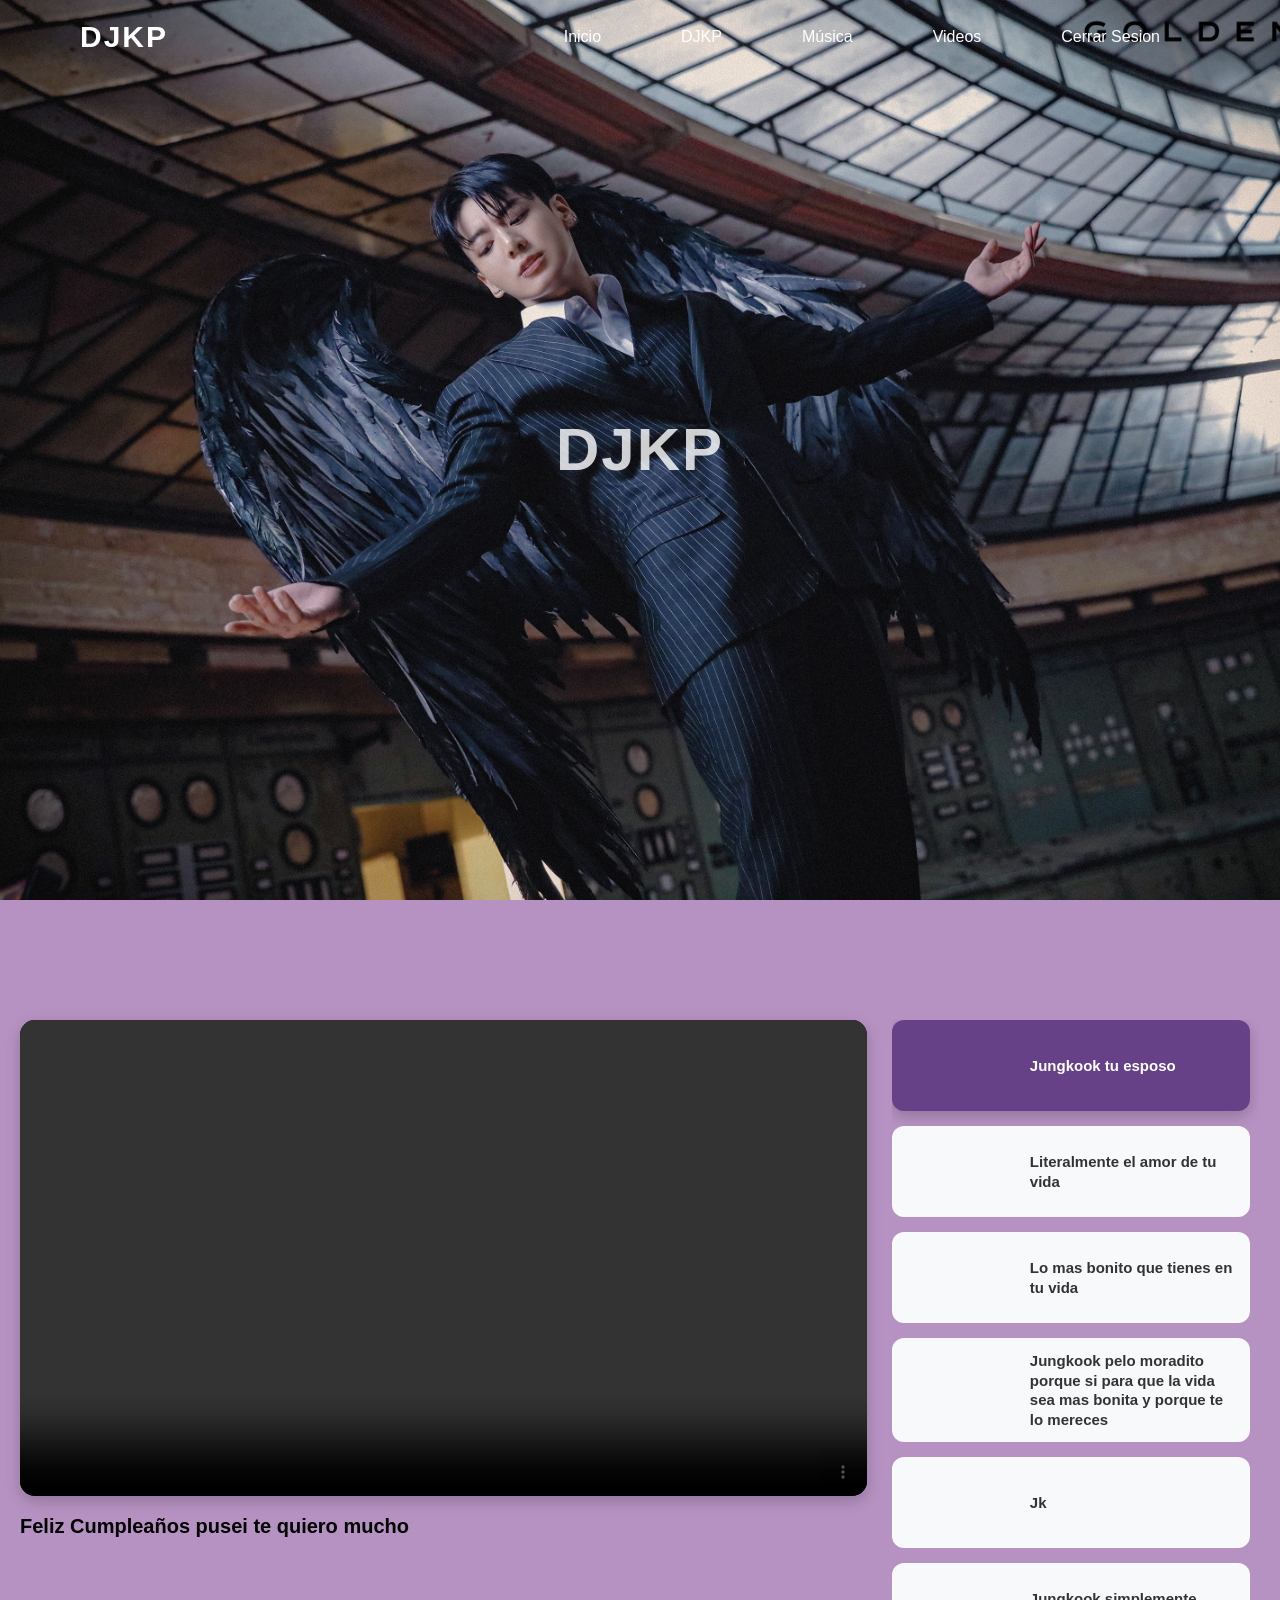
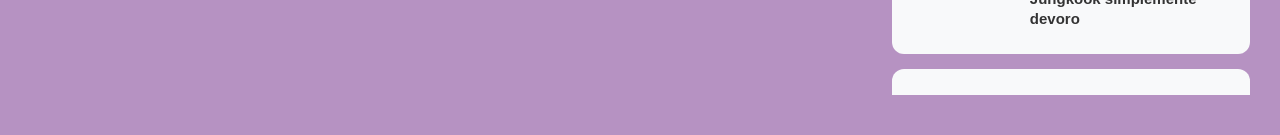
==== imageyvide.html @ 6820990c "Primer lanzamiento del proyecto DJKP" ====
<!DOCTYPE html>
<html lang="en">
<head>
  <meta charset="UTF-8">
  <meta http-equiv="X-UA-Compatible" content="IE=edge">
  <meta name="viewport" content="width=device-width, initial-scale=1.0">
  <title>DJKP :)</title>
  <link rel="stylesheet" href="https://cdnjs.cloudflare.com/ajax/libs/font-awesome/5.15.1/css/all.min.css">
  <link rel="stylesheet" href="jkjm.css">
   <link rel="icon" href="iconsyimagenes/jk2.ico">
</head>
<body>

   <header>
    <a href="#" class="brand">DJKP</a>
    <nav class="menu">
      <div class="btn">
        <i class="fas fa-times close-btn"></i>
      </div>
      <ul>
          <li><a href="index.html">Inicio</a></li> 
          <li><a href="vistauno.html">DJKP</a></li>
          <li><a href="musi.html">Música</a></li>
          <li><a href="imageyvide.html">Videos</a></li>
          <li><a href="index.html">Cerrar Sesion</a></li>
      </ul>
    </nav>
    <div class="btn">
      <i class="fas fa-bars menu-btn"></i>
    </div>
  </header>


  <section class="section-main">
    <h1>DJKP</h1>
  </section>

  <div class="container">
		<div class="main-video-container">
			<video src="iconsyimagenes/puseidi.mp4" loop controls class="main-video"></video>
			<h3 class="main-vid-title">Feliz Cumpleaños pusei te quiero mucho</h3>
		</div>
		<div class="video-list-container" id="videosList"></div>
	</div>

	<script src="jkjm.js"></script>

  <script type="text/javascript">
  //javascript for navigation bar effect on scroll
  window.addEventListener("scroll", function(){
    var header = document.querySelector("header");
    header.classList.toggle('down', window.scrollY > 0);

      //change logo
      var logo = document.querySelector(".brand img");
      if (window.scrollY>0) {
          logo.setAttribute('src', 'image/white.png');
      }else{
          logo.setAttribute('src', 'image/blue.png');
      }

  });

  //javascript for responsive navigation sidebar menu
  var menu = document.querySelector('.menu');
  var menuBtn = document.querySelector('.menu-btn');
  var closeBtn = document.querySelector('.close-btn');

  menuBtn.addEventListener("click", () => {
    menu.classList.add('active');
  });

  closeBtn.addEventListener("click", () => {
    menu.classList.remove('active');
  });
  </script>
</body>
</html>
---- jkjm.css ----
/* 1. CONFIGURACIÓN GLOBAL */
*{
  margin: 0;
  padding: 0;
  box-sizing: border-box;
  /* Eliminado capitalize global para que los títulos se vean naturales */
  text-transform: none; 
}

body{
  min-height: 100vh;
  background: #B692C2;
  font-family: "Montserrat", sans-serif;
  font-optical-sizing: auto;
  font-style: normal;
}

/* 2. HEADER Y NAVEGACIÓN */
header{
  z-index: 999;
  position: fixed;
  top: 0;
  left: 0;
  width: 100%;
  display: flex;
  justify-content: space-between;
  align-items: center;
  padding: 20px 80px;
  transition: 0.6s;
}

header.down{
  background: #674188;
  padding: 15px 80px;
}

header .brand{
  color: #fff;
  font-size: 30px;
  font-weight: 700;
  text-transform: uppercase;
  text-decoration: none;
  letter-spacing: 2px;
}

header .menu{
  position: relative;
  display: flex;
  align-items: center;
  justify-content: center;
}

header .menu ul{
  display: flex;
  justify-content: center;
  align-items: center;
  list-style: none;
}

header .menu a{
  color: white;
  font-size: 16px;
  font-weight: 500;
  text-decoration: none;
  margin: 0 30px;
  padding: 0 10px;
  border-radius: 20px;
  transition: 0.3s;
}

header .menu a:hover{
  background: #B692C2;
}

header .btn{
  color: #fff;
  font-size: 25px;
  cursor: pointer;
  display: none;
}

/* 3. SECCIÓN HERO (PORTADA) */
.section-main{
  position: relative;
  width: 100%;
  min-height: 100vh;
  background: url(iconsyimagenes/alasjun.jpg) no-repeat;
  background-size: cover;
  background-position: center;
  display: flex;
  justify-content: center;
  align-items: center;
  padding: 20px 80px;
}

.section-main h1{
  color: rgba(255, 255, 255, 0.8);
  font-size: 60px;
  font-weight: 800;
  text-transform: uppercase;
  letter-spacing: 2px;
  line-height: 80px;
  text-align: center;
}

/* 4. REPRODUCTOR DE VIDEO (GRID) */
.container {
    max-width: 1300px;
    margin: 120px auto 40px; 
    display: grid;
    grid-template-columns: 2.3fr 1fr; /* Video grande, lista pequeña */
    gap: 25px;
    padding: 0 20px;
    align-items: start;
}

.main-video-container {
    width: 100%;
}

.main-video {
    width: 100%;
    height: auto;
    aspect-ratio: 16 / 9;
    object-fit: contain;
    background: #000;
    border-radius: 15px;
    box-shadow: 0 5px 15px rgba(0,0,0,0.2);
}

.main-vid-title {
    font-size: 20px;
    color: black; /* Blanco para resaltar sobre el fondo */
    margin-top: 15px;
    font-weight: 600;
    text-transform: none; /* Respeta mayúsculas/minúsculas */
}

/* 5. LISTA DE VIDEOS LATERAL */
.video-list-container {
    width: 100%;
    max-height: 75vh;
    overflow-y: auto;
    padding-right: 10px;
}

.list {
    display: flex;
    align-items: center;
    gap: 15px;
    padding: 12px;
    background: #f8f9fa; 
    border-radius: 12px;
    margin-bottom: 15px;
    cursor: pointer;
    transition: all 0.3s ease;
    border: 1px solid transparent;
}

.list:hover {
    background: #e9d5ff;
    transform: translateX(5px);
}

.list.active {
    background-color: #674188;
    box-shadow: 0 5px 15px rgba(0,0,0,0.2);
}

.list.active .list-title {
    color: #fff;
}

.list-video {
    width: 110px;
    height: 65px;
    object-fit: cover;
    border-radius: 8px;
}

.list-title {
    font-size: 15px;
    color: #333;
    font-weight: 600;
    line-height: 1.3;
    text-transform: none; /* Respeta mayúsculas/minúsculas */
}

/* SCROLLBAR ESTÉTICO */
.video-list-container::-webkit-scrollbar {
    width: 6px;
}
.video-list-container::-webkit-scrollbar-thumb {
    background: #674188;
    border-radius: 10px;
}

/* 6. RESPONSIVE / ADAPTACIÓN MÓVIL */
@media (max-width: 991px){
  header, header.down{ padding: 20px 40px; }
  header .btn{ display: block; }

  header .menu{
    position: fixed;
    background: #674188;
    min-width: 330px;
    height: 100vh;
    top: 0;
    right: -100%;
    padding: 80px 50px;
    transition: 0.5s;
    flex-direction: column;
  }

  header .menu.active{ right: 0; }

  header .menu ul{ flex-direction: column; }

  header .menu a{
    font-size: 20px;
    margin: 20px;
  }

  .container {
    grid-template-columns: 1fr; /* Una sola columna en tablets */
    margin-top: 100px;
  }
}

@media (max-width: 600px){
  .section-main h1{ font-size: 40px; line-height: 50px; }
  .container { padding: 0 10px; }
}

@media (max-width:450px) {
  .main-vid-title { font-size: 16px; text-align: center; }
  .list { flex-direction: column; text-align: center; }
  .list-video { width: 100%; height: auto; }
}
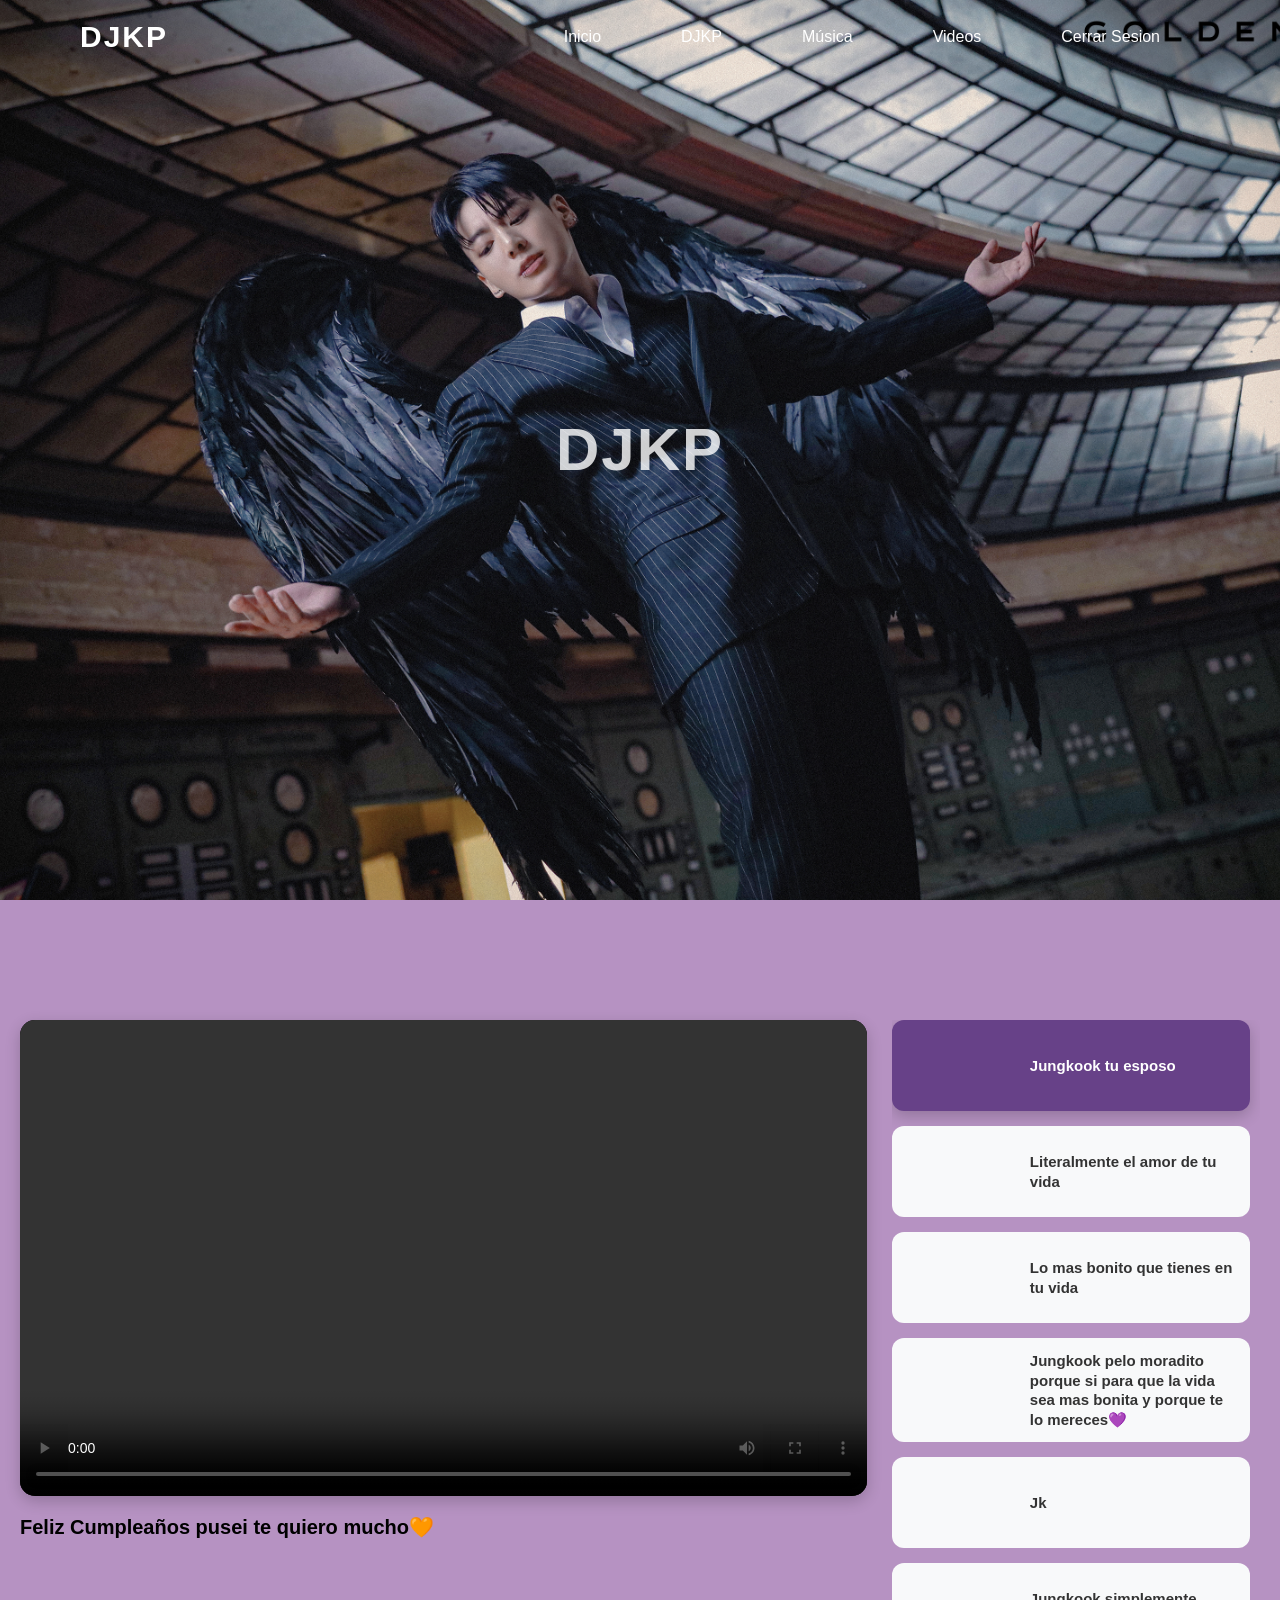
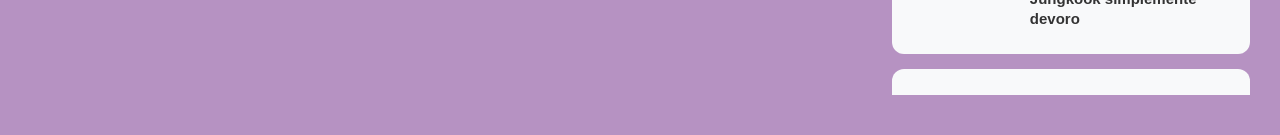
==== commit 3ea83f15: "Corazones y actualizacion" ====
--- a/imageyvide.html
+++ b/imageyvide.html
@@ -4,7 +4,7 @@
   <meta charset="UTF-8">
   <meta http-equiv="X-UA-Compatible" content="IE=edge">
   <meta name="viewport" content="width=device-width, initial-scale=1.0">
-  <title>DJKP :)</title>
+  <title>DJKP 💜</title>
   <link rel="stylesheet" href="https://cdnjs.cloudflare.com/ajax/libs/font-awesome/5.15.1/css/all.min.css">
   <link rel="stylesheet" href="jkjm.css">
    <link rel="icon" href="iconsyimagenes/jk2.ico">
@@ -38,7 +38,7 @@
   <div class="container">
 		<div class="main-video-container">
 			<video src="iconsyimagenes/puseidi.mp4" loop controls class="main-video"></video>
-			<h3 class="main-vid-title">Feliz Cumpleaños pusei te quiero mucho</h3>
+			<h3 class="main-vid-title">Feliz Cumpleaños pusei te quiero mucho🧡</h3>
 		</div>
 		<div class="video-list-container" id="videosList"></div>
 	</div>
